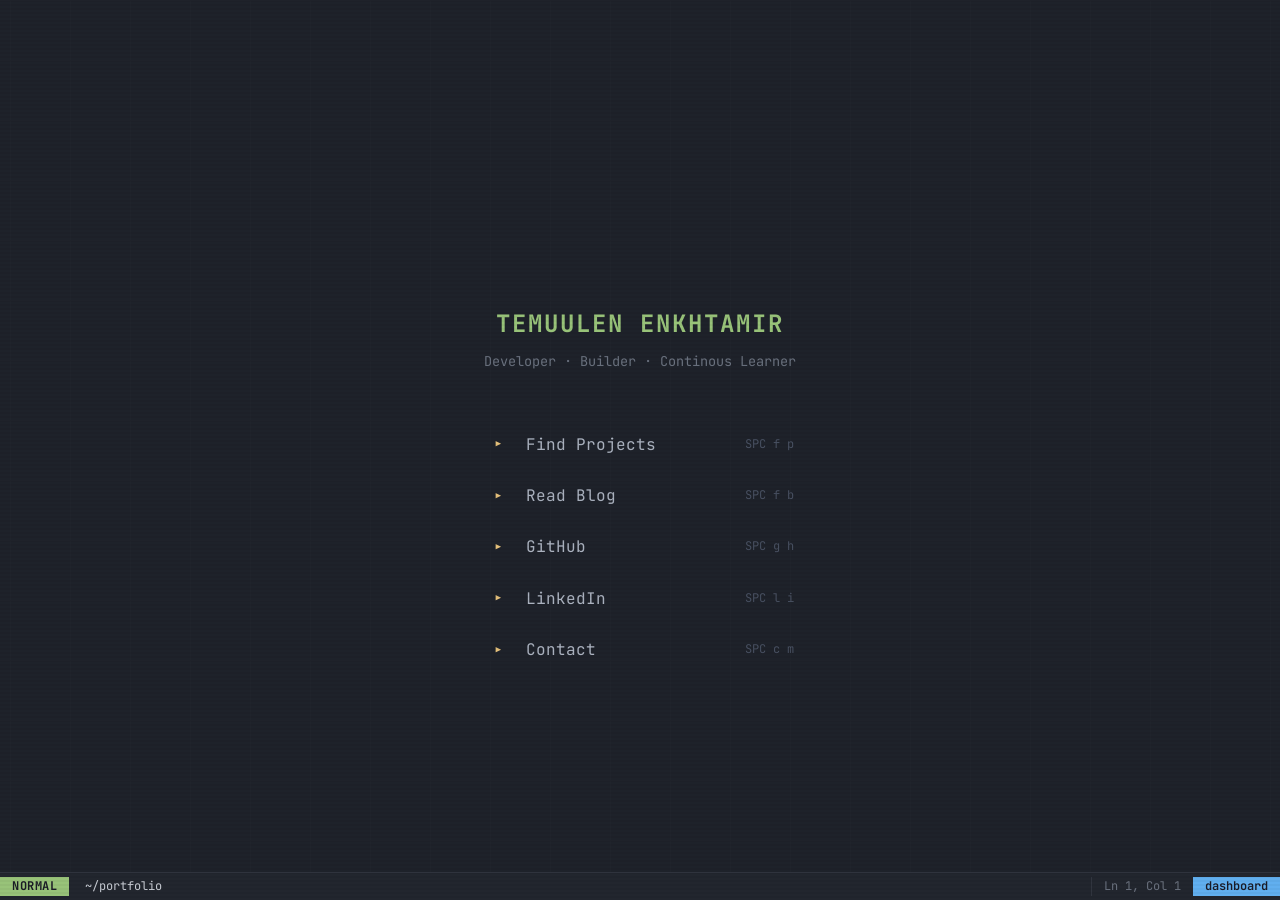
==== index.html @ fddb3a54 "Initial nvim like website design" ====
<!DOCTYPE html>
<html lang="en">

<head>
  <meta charset="UTF-8">
  <meta name="viewport" content="width=device-width, initial-scale=1.0">
  <title>Temuulen Enkhtamir</title>

  <link rel="preconnect" href="https://fonts.googleapis.com">
  <link rel="preconnect" href="https://fonts.gstatic.com" crossorigin>
  <link href="https://fonts.googleapis.com/css2?family=JetBrains+Mono:wght@300;400;500;600;700&display=swap"
    rel="stylesheet">

  <link rel="stylesheet" href="css/style.css">
</head>

<body>

  <!-- Grid background -->
  <div class="nvim-bg"></div>

  <!-- NvDash -->
  <main class="nvdash">

    <!-- ASCII Art Logo -->
    <div class="ascii-art" aria-hidden="true">
      <pre id="ascii-output"></pre>
    </div>

    <!-- Name & tagline -->
    <h1 class="nvdash-name">TEMUULEN ENKHTAMIR</h1>
    <p class="nvdash-tagline">Developer &middot; Builder &middot; Continous Learner</p>

    <!-- Dashboard Menu -->
    <nav class="nvdash-menu">
      <a href="projects.html" class="nvdash-item">
        <span class="nvdash-icon">&#9656;</span>
        <span class="nvdash-label">Find Projects</span>
        <span class="nvdash-key">SPC f p</span>
      </a>
      <a href="blog/index.html" class="nvdash-item">
        <span class="nvdash-icon">&#9656;</span>
        <span class="nvdash-label">Read Blog</span>
        <span class="nvdash-key">SPC f b</span>
      </a>
      <a href="#" class="nvdash-item">
        <span class="nvdash-icon">&#9656;</span>
        <span class="nvdash-label">GitHub</span>
        <span class="nvdash-key">SPC g h</span>
      </a>
      <a href="#" class="nvdash-item">
        <span class="nvdash-icon">&#9656;</span>
        <span class="nvdash-label">LinkedIn</span>
        <span class="nvdash-key">SPC l i</span>
      </a>
      <a href="#" class="nvdash-item">
        <span class="nvdash-icon">&#9656;</span>
        <span class="nvdash-label">Contact</span>
        <span class="nvdash-key">SPC c m</span>
      </a>
    </nav>

  </main>

  <!-- Statusline -->
  <div class="statusline">
    <div class="st-mode">NORMAL</div>
    <div class="statusline-section st-file">~/portfolio</div>
    <div class="st-right">
      <div class="st-pos">Ln 1, Col 1</div>
      <div class="st-filetype">dashboard</div>
    </div>
  </div>

</body>

</html>
---- css/style.css ----
/* ===================================
   NvChad-inspired Terminal Portfolio
   =================================== */

:root {
  /* Base46 OneDark palette */
  --bg-dark: #1a1b26;
  --bg: #1e222a;
  --bg-lighter: #252931;
  --bg-light: #2c313a;
  --bg-highlight: #363b45;
  --fg: #abb2bf;
  --fg-dim: #6b727f;
  --fg-dark: #495162;
  --white: #c8ccd4;
  --green: #98c379;
  --blue: #61afef;
  --purple: #c678dd;
  --yellow: #e5c07b;
  --red: #e06c75;
  --cyan: #56b6c2;
  --orange: #d19a66;
  --border: #31353f;
  --statusline: #22262e;
  --cursor: #528bff;
}

* {
  margin: 0;
  padding: 0;
  box-sizing: border-box;
}

html {
  scroll-behavior: smooth;
}

body {
  background-color: var(--bg);
  color: var(--fg);
  font-family: 'JetBrains Mono', 'Fira Code', 'Cascadia Code', monospace;
  font-size: 16px;
  line-height: 1.6;
  min-height: 100vh;
  overflow-x: hidden;
}

/* CRT scanline overlay */
body::before {
  content: '';
  position: fixed;
  top: 0;
  left: 0;
  width: 100%;
  height: 100%;
  background: repeating-linear-gradient(0deg,
      transparent,
      transparent 2px,
      rgba(0, 0, 0, 0.03) 2px,
      rgba(0, 0, 0, 0.03) 4px);
  pointer-events: none;
  z-index: 9999;
}

/* Selection */
::selection {
  background-color: var(--cursor);
  color: var(--white);
}

/* Custom scrollbar */
::-webkit-scrollbar {
  width: 6px;
}

::-webkit-scrollbar-track {
  background: var(--bg-dark);
}

::-webkit-scrollbar-thumb {
  background: var(--bg-highlight);
  border-radius: 0;
}

::-webkit-scrollbar-thumb:hover {
  background: var(--fg-dark);
}

/* ===================================
   Cursor blink animation
   =================================== */
@keyframes blink {

  0%,
  100% {
    opacity: 1;
  }

  50% {
    opacity: 0;
  }
}

.cursor-blink {
  animation: blink 1s step-end infinite;
}

/* ===================================
   Character-by-character type effect
   =================================== */
@keyframes typeIn {
  from {
    width: 0;
  }

  to {
    width: 100%;
  }
}

.type-line {
  overflow: hidden;
  white-space: nowrap;
  border-right: 2px solid var(--cursor);
  animation: typeIn 0.6s steps(30) forwards;
}

/* ===================================
   NvDash Landing Page
   =================================== */

/* Grid background */
.nvim-bg {
  background-image:
    linear-gradient(var(--border) 1px, transparent 1px),
    linear-gradient(90deg, var(--border) 1px, transparent 1px);
  background-size: 60px 60px;
  background-position: center center;
  opacity: 0.15;
  position: fixed;
  top: 0;
  left: 0;
  width: 100%;
  height: 100%;
  pointer-events: none;
  z-index: 0;
}

/* Dashboard container */
.nvdash {
  position: relative;
  z-index: 1;
  min-height: 100vh;
  display: flex;
  flex-direction: column;
  align-items: center;
  justify-content: center;
  padding: 2rem;
}

/* ASCII art header */
.ascii-art {
  color: var(--blue);
  font-size: 10px;
  line-height: 1.15;
  letter-spacing: 0.5px;
  text-align: center;
  white-space: pre;
  margin-bottom: 2rem;
  text-shadow: 0 0 20px rgba(97, 175, 239, 0.3);
  opacity: 0;
  animation: fadeGlow 1s ease-out 0.2s forwards;
}

@keyframes fadeGlow {
  0% {
    opacity: 0;
    text-shadow: 0 0 0 rgba(97, 175, 239, 0);
    transform: translateY(-10px);
  }

  100% {
    opacity: 1;
    text-shadow: 0 0 30px rgba(97, 175, 239, 0.25), 0 0 60px rgba(97, 175, 239, 0.1);
    transform: translateY(0);
  }
}

/* Dashboard title */
.nvdash-name {
  color: var(--green);
  font-size: 1.5rem;
  font-weight: 700;
  letter-spacing: 2px;
  margin-bottom: 0.5rem;
  opacity: 0;
  animation: fadeIn 0.5s ease-out 0.8s forwards;
}

.nvdash-tagline {
  color: var(--fg-dim);
  font-size: 0.85rem;
  margin-bottom: 3rem;
  opacity: 0;
  animation: fadeIn 0.5s ease-out 1s forwards;
}

@keyframes fadeIn {
  from {
    opacity: 0;
    transform: translateY(8px);
  }

  to {
    opacity: 1;
    transform: translateY(0);
  }
}

/* Dashboard menu items */
.nvdash-menu {
  display: flex;
  flex-direction: column;
  gap: 0.25rem;
  width: 100%;
  max-width: 340px;
}

.nvdash-item {
  display: flex;
  align-items: center;
  gap: 1rem;
  padding: 0.6rem 1rem;
  color: var(--fg);
  text-decoration: none;
  border-radius: 4px;
  transition: all 0.15s ease;
  opacity: 0;
  animation: slideIn 0.4s ease-out forwards;
}

.nvdash-item:nth-child(1) {
  animation-delay: 1.2s;
}

.nvdash-item:nth-child(2) {
  animation-delay: 1.35s;
}

.nvdash-item:nth-child(3) {
  animation-delay: 1.5s;
}

.nvdash-item:nth-child(4) {
  animation-delay: 1.65s;
}

.nvdash-item:nth-child(5) {
  animation-delay: 1.8s;
}

@keyframes slideIn {
  from {
    opacity: 0;
    transform: translateX(-12px);
  }

  to {
    opacity: 1;
    transform: translateX(0);
  }
}

.nvdash-item:hover {
  background-color: var(--bg-lighter);
}

.nvdash-item:hover .nvdash-icon {
  color: var(--green);
}

.nvdash-icon {
  color: var(--yellow);
  font-size: 1.1rem;
  width: 24px;
  text-align: center;
  transition: color 0.15s ease;
}

.nvdash-label {
  flex: 1;
  color: var(--fg);
}

.nvdash-key {
  color: var(--fg-dark);
  font-size: 0.75rem;
}

/* Statusline */
.statusline {
  position: fixed;
  bottom: 0;
  left: 0;
  right: 0;
  height: 28px;
  background-color: var(--statusline);
  display: flex;
  align-items: center;
  font-size: 0.75rem;
  z-index: 50;
  border-top: 1px solid var(--border);
}

.statusline-section {
  padding: 0 0.75rem;
  display: flex;
  align-items: center;
  height: 100%;
}

.st-mode {
  background-color: var(--green);
  color: var(--bg-dark);
  font-weight: 700;
  padding: 0 0.75rem;
  letter-spacing: 0.5px;
}

.st-file {
  color: var(--white);
  padding-left: 1rem;
}

.st-right {
  margin-left: auto;
  display: flex;
  align-items: center;
  gap: 0;
}

.st-pos {
  color: var(--fg-dim);
  padding: 0 0.75rem;
  border-left: 1px solid var(--border);
}

.st-filetype {
  background-color: var(--blue);
  color: var(--bg-dark);
  font-weight: 600;
  padding: 0 0.75rem;
  height: 100%;
  display: flex;
  align-items: center;
}

/* ===================================
   Telescope Blog Picker
   =================================== */
.telescope-wrap {
  position: relative;
  z-index: 1;
  min-height: 100vh;
  display: flex;
  align-items: center;
  justify-content: center;
  padding: 2rem;
}

.telescope {
  width: 100%;
  max-width: 900px;
  border: 1px solid var(--border);
  border-radius: 8px;
  background-color: var(--bg-dark);
  overflow: hidden;
  box-shadow:
    0 0 0 1px var(--bg-highlight),
    0 20px 60px rgba(0, 0, 0, 0.5),
    0 0 40px rgba(97, 175, 239, 0.03);
}

.telescope-title-bar {
  display: flex;
  align-items: center;
  justify-content: center;
  padding: 0.5rem;
  border-bottom: 1px solid var(--border);
  position: relative;
}

.telescope-title {
  color: var(--purple);
  font-size: 0.8rem;
  font-weight: 600;
}

/* Prompt */
.telescope-prompt {
  display: flex;
  align-items: center;
  padding: 0.5rem 0.75rem;
  border-bottom: 1px solid var(--border);
  background-color: var(--bg);
}

.telescope-prompt-icon {
  color: var(--green);
  margin-right: 0.5rem;
  font-size: 0.85rem;
}

.telescope-input {
  background: transparent;
  border: none;
  outline: none;
  color: var(--white);
  font-family: inherit;
  font-size: 0.85rem;
  width: 100%;
  caret-color: var(--cursor);
}

.telescope-input::placeholder {
  color: var(--fg-dark);
}

/* Results + Preview split */
.telescope-body {
  display: flex;
  min-height: 350px;
}

.telescope-results {
  flex: 1;
  border-right: 1px solid var(--border);
  overflow-y: auto;
  max-height: 450px;
}

.telescope-preview {
  flex: 1;
  padding: 1.25rem;
  overflow-y: auto;
  max-height: 450px;
  display: none;
}

@media (min-width: 640px) {
  .telescope-preview {
    display: block;
  }
}

.telescope-result-item {
  display: flex;
  align-items: center;
  padding: 0.5rem 0.75rem;
  cursor: pointer;
  transition: background-color 0.1s ease;
  text-decoration: none;
  color: inherit;
  gap: 0.75rem;
}

.telescope-result-item:hover,
.telescope-result-item.active {
  background-color: var(--bg-lighter);
}

.telescope-result-item.active {
  border-left: 2px solid var(--blue);
}

.telescope-result-icon {
  color: var(--yellow);
  font-size: 0.8rem;
  flex-shrink: 0;
}

.telescope-result-title {
  color: var(--white);
  font-size: 0.8rem;
  flex: 1;
  white-space: nowrap;
  overflow: hidden;
  text-overflow: ellipsis;
}

.telescope-result-date {
  color: var(--fg-dark);
  font-size: 0.7rem;
  flex-shrink: 0;
}

/* Preview pane */
.telescope-preview-title {
  color: var(--blue);
  font-size: 1rem;
  font-weight: 600;
  margin-bottom: 0.75rem;
}

.telescope-preview-meta {
  color: var(--fg-dark);
  font-size: 0.75rem;
  margin-bottom: 1rem;
  padding-bottom: 0.75rem;
  border-bottom: 1px solid var(--border);
}

.telescope-preview-desc {
  color: var(--fg);
  font-size: 0.8rem;
  line-height: 1.7;
}

.telescope-footer {
  display: flex;
  align-items: center;
  justify-content: space-between;
  padding: 0.4rem 0.75rem;
  border-top: 1px solid var(--border);
  font-size: 0.7rem;
  color: var(--fg-dark);
}

.telescope-footer-key {
  color: var(--cyan);
}

/* ===================================
   Inner pages — nav + layout
   =================================== */
.page-nav {
  position: fixed;
  top: 0;
  left: 0;
  right: 0;
  height: 32px;
  background-color: var(--statusline);
  display: flex;
  align-items: center;
  z-index: 50;
  border-bottom: 1px solid var(--border);
  font-size: 0.8rem;
}

.page-nav-tabs {
  display: flex;
  height: 100%;
}

.page-nav-tab {
  display: flex;
  align-items: center;
  padding: 0 1rem;
  color: var(--fg-dim);
  text-decoration: none;
  border-right: 1px solid var(--border);
  transition: all 0.15s ease;
  white-space: nowrap;
}

.page-nav-tab:hover {
  background-color: var(--bg-lighter);
  color: var(--fg);
}

.page-nav-tab.active {
  background-color: var(--bg);
  color: var(--white);
}

.page-nav-tab-icon {
  margin-right: 0.4rem;
  font-size: 0.75rem;
}

.page-nav-right {
  margin-left: auto;
  display: flex;
  align-items: center;
  padding-right: 0.75rem;
  color: var(--fg-dark);
  gap: 1rem;
  font-size: 0.75rem;
}

/* Page content area */
.page-content {
  padding-top: 48px;
  padding-bottom: 44px;
  min-height: 100vh;
  position: relative;
  z-index: 1;
}

/* Line numbers gutter effect */
.line-gutter {
  position: absolute;
  left: 0;
  top: 48px;
  bottom: 44px;
  width: 48px;
  background-color: var(--bg-dark);
  border-right: 1px solid var(--border);
  z-index: 0;
  display: none;
}

@media (min-width: 768px) {
  .line-gutter {
    display: block;
  }

  .page-content {
    padding-left: 64px;
  }
}

/* ===================================
   Projects page — terminal style
   =================================== */
.section-header {
  color: var(--purple);
  font-weight: 700;
  font-size: 1rem;
  margin-bottom: 1.5rem;
  display: flex;
  align-items: center;
  gap: 0.5rem;
}

.section-header::before {
  content: '--';
  color: var(--fg-dark);
}

.section-header::after {
  content: '';
  flex: 1;
  height: 1px;
  background-color: var(--border);
  margin-left: 0.5rem;
}

/* Experience timeline — tree style like nvim-tree */
.exp-tree {
  padding-left: 0;
}

.exp-tree-item {
  display: flex;
  gap: 0.75rem;
  padding: 0.75rem 0;
  border-bottom: 1px solid var(--border);
  transition: background-color 0.15s ease;
}

.exp-tree-item:hover {
  background-color: var(--bg-lighter);
  margin-left: -0.5rem;
  margin-right: -0.5rem;
  padding-left: 0.5rem;
  padding-right: 0.5rem;
  border-radius: 4px;
}

.exp-tree-branch {
  color: var(--fg-dark);
  flex-shrink: 0;
  padding-top: 2px;
  user-select: none;
}

.exp-tree-content {
  flex: 1;
  min-width: 0;
}

.exp-tree-title {
  color: var(--green);
  font-weight: 600;
  font-size: 0.9rem;
  margin-bottom: 0.15rem;
}

.exp-tree-company {
  color: var(--blue);
  font-size: 0.8rem;
  margin-bottom: 0.15rem;
}

.exp-tree-period {
  color: var(--fg-dark);
  font-size: 0.75rem;
  margin-bottom: 0.4rem;
}

.exp-tree-desc {
  color: var(--fg);
  font-size: 0.8rem;
  line-height: 1.6;
}

/* Project cards — floating window style */
.project-list {
  display: flex;
  flex-wrap: wrap;
  gap: 1rem;
}

@media (min-width: 640px) {
  .project-grid {
    grid-template-columns: repeat(2, 1fr);
  }
}

.project-card {
  border: 1px solid var(--border);
  border-radius: 6px;
  background-color: var(--bg-dark);
  overflow: hidden;
  transition: all 0.2s ease;
  text-decoration: none;
  color: inherit;
  display: block;
}

.project-card:hover {
  border-color: var(--blue);
  box-shadow: 0 0 20px rgba(97, 175, 239, 0.08);
  transform: translateY(-2px);
}

.project-card-header {
  display: flex;
  align-items: center;
  padding: 0.4rem 0.75rem;
  background-color: var(--bg-highlight);
  border-bottom: 1px solid var(--border);
  font-size: 0.75rem;
  gap: 0.5rem;
}

.project-card-dot {
  width: 8px;
  height: 8px;
  border-radius: 50%;
}

.project-card-filename {
  color: var(--white);
  flex: 1;
}

.project-card-links {
  display: flex;
  gap: 0.5rem;
}

.project-card-link {
  color: var(--fg-dark);
  text-decoration: none;
  transition: color 0.15s ease;
  font-size: 0.7rem;
}

.project-card-link:hover {
  color: var(--blue);
}

.project-card-body {
  padding: 1rem;
}

.project-card-name {
  color: var(--green);
  font-weight: 600;
  font-size: 0.9rem;
  margin-bottom: 0.5rem;
}

.project-card-desc {
  color: var(--fg);
  font-size: 0.8rem;
  line-height: 1.6;
  margin-bottom: 0.75rem;
}

.project-card-tech {
  display: flex;
  gap: 0.5rem;
  flex-wrap: wrap;
}

.project-card-tech span {
  color: var(--yellow);
  font-size: 0.7rem;
}

/* ===================================
   Blog post page — buffer style
   =================================== */
.post-back {
  display: inline-flex;
  align-items: center;
  gap: 0.4rem;
  color: var(--fg-dark);
  text-decoration: none;
  font-size: 0.8rem;
  margin-bottom: 1.5rem;
  transition: color 0.15s ease;
}

.post-back:hover {
  color: var(--blue);
}

.post-header-title {
  color: var(--green);
  font-size: 1.5rem;
  font-weight: 700;
  margin-bottom: 0.5rem;
}

.post-header-meta {
  color: var(--fg-dark);
  font-size: 0.8rem;
  margin-bottom: 2rem;
  padding-bottom: 1rem;
  border-bottom: 1px solid var(--border);
}

/* ===================================
   Prose styles for rendered Markdown
   =================================== */
.prose-custom {
  color: var(--fg);
  line-height: 1.8;
  font-size: 0.85rem;
}

.prose-custom h1 {
  font-size: 1.5rem;
  font-weight: 700;
  color: var(--purple);
  margin-top: 2.5rem;
  margin-bottom: 1rem;
}

.prose-custom h2 {
  font-size: 1.2rem;
  font-weight: 600;
  color: var(--blue);
  margin-top: 2rem;
  margin-bottom: 0.75rem;
}

.prose-custom h3 {
  font-size: 1rem;
  font-weight: 600;
  color: var(--cyan);
  margin-top: 1.5rem;
  margin-bottom: 0.5rem;
}

.prose-custom p {
  margin-bottom: 1.25rem;
}

.prose-custom a {
  color: var(--blue);
  text-decoration: underline;
  text-underline-offset: 2px;
}

.prose-custom a:hover {
  color: var(--cyan);
}

.prose-custom ul,
.prose-custom ol {
  margin-bottom: 1.25rem;
  padding-left: 1.5rem;
}

.prose-custom ul {
  list-style-type: disc;
}

.prose-custom ol {
  list-style-type: decimal;
}

.prose-custom li {
  margin-bottom: 0.4rem;
  color: var(--fg);
}

.prose-custom li::marker {
  color: var(--yellow);
}

.prose-custom blockquote {
  border-left: 3px solid var(--purple);
  padding-left: 1rem;
  margin: 1.5rem 0;
  color: var(--fg-dim);
  font-style: italic;
}

.prose-custom code {
  font-family: 'JetBrains Mono', monospace;
  background-color: var(--bg-light);
  padding: 0.15rem 0.4rem;
  border-radius: 3px;
  font-size: 0.8rem;
  color: var(--orange);
}

.prose-custom pre {
  background-color: var(--bg-dark);
  border: 1px solid var(--border);
  border-radius: 6px;
  padding: 1rem;
  overflow-x: auto;
  margin: 1.5rem 0;
}

.prose-custom pre code {
  background: none;
  padding: 0;
  font-size: 0.8rem;
  line-height: 1.6;
  color: var(--fg);
}

.prose-custom img {
  max-width: 100%;
  border-radius: 4px;
  border: 1px solid var(--border);
  margin: 1.5rem 0;
}

.prose-custom hr {
  border: none;
  border-top: 1px solid var(--border);
  margin: 2rem 0;
}

.prose-custom strong {
  color: var(--white);
  font-weight: 600;
}

.prose-custom em {
  color: var(--green);
  font-style: italic;
}

/* ===================================
   Mobile adjustments
   =================================== */
@media (max-width: 640px) {
  .ascii-art {
    font-size: 6px;
    letter-spacing: 0;
  }

  .nvdash-name {
    font-size: 1.1rem;
  }

  .telescope {
    border-radius: 4px;
  }

  .telescope-body {
    min-height: 250px;
  }

  .telescope-results {
    border-right: none;
  }

  .statusline {
    font-size: 0.65rem;
  }
}

/* ===================================
   Mobile nav drawer
   =================================== */
.mobile-drawer {
  position: fixed;
  top: 32px;
  left: 0;
  right: 0;
  background-color: var(--bg-dark);
  border-bottom: 1px solid var(--border);
  z-index: 49;
  display: none;
}

.mobile-drawer.open {
  display: block;
}

.mobile-drawer a {
  display: block;
  padding: 0.6rem 1rem;
  color: var(--fg);
  text-decoration: none;
  font-size: 0.8rem;
  border-bottom: 1px solid var(--border);
  transition: background-color 0.15s ease;
}

.mobile-drawer a:hover {
  background-color: var(--bg-lighter);
}

.mobile-drawer a.active {
  color: var(--green);
}
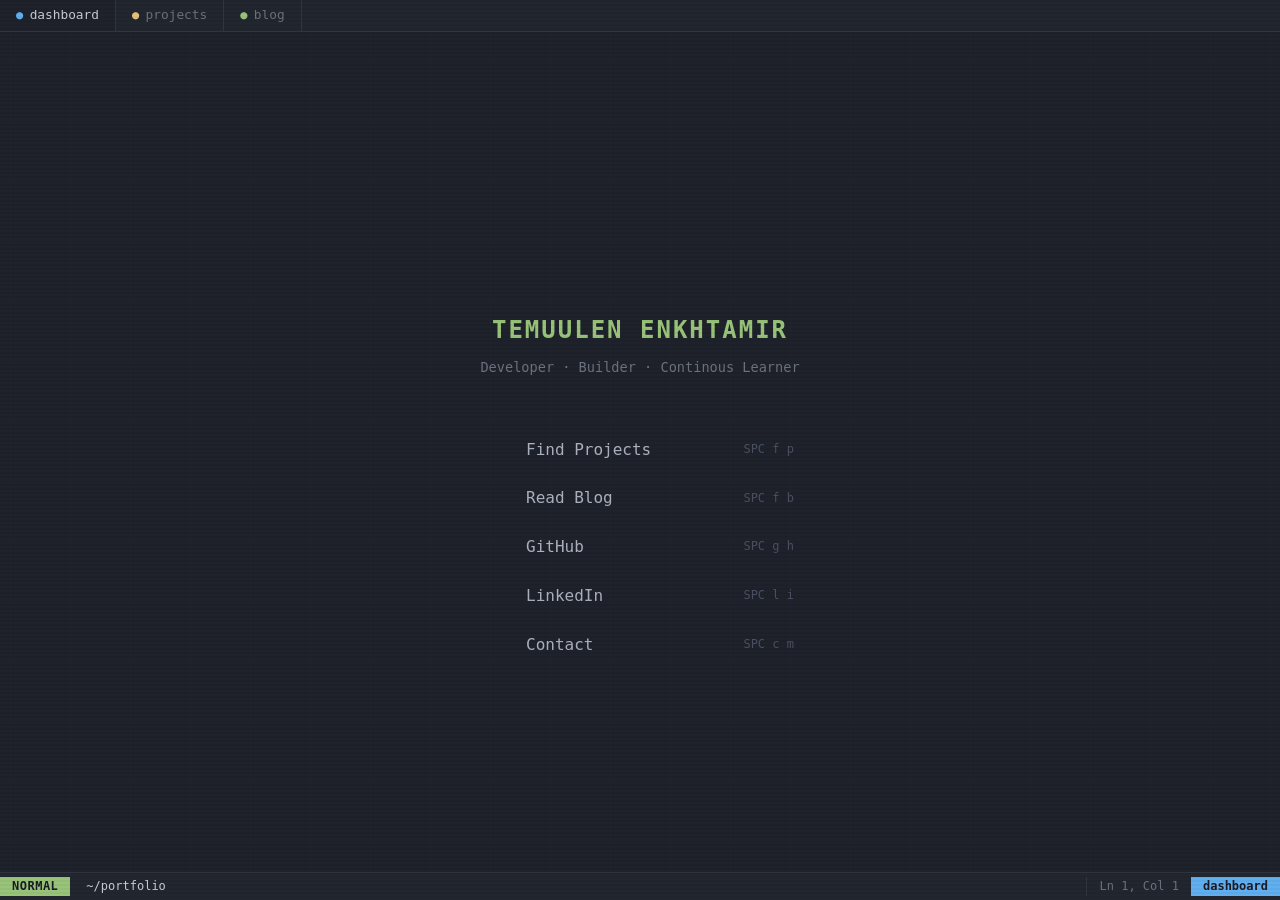
==== commit f389599c: "Keyboard shortcuts work now" ====
--- a/index.html
+++ b/index.html
@@ -19,6 +19,24 @@
   <!-- Grid background -->
   <div class="nvim-bg"></div>
 
+  <!-- Tab bar / Nav -->
+  <nav class="page-nav">
+    <div class="page-nav-tabs">
+      <a href="index.html" class="page-nav-tab active">
+        <span class="page-nav-tab-icon" style="color: var(--blue);">&#9679;</span> dashboard
+      </a>
+      <a href="projects.html" class="page-nav-tab">
+        <span class="page-nav-tab-icon" style="color: var(--yellow);">&#9679;</span> projects
+      </a>
+      <a href="blog/index.html" class="page-nav-tab">
+        <span class="page-nav-tab-icon" style="color: var(--green);">&#9679;</span> blog
+      </a>
+    </div>
+    <div class="page-nav-right">
+      <span id="mobile-toggle" style="cursor: pointer; display: none;">&#9776;</span>
+    </div>
+  </nav>
+
   <!-- NvDash -->
   <main class="nvdash">
 
@@ -34,27 +52,27 @@
     <!-- Dashboard Menu -->
     <nav class="nvdash-menu">
       <a href="projects.html" class="nvdash-item">
-        <span class="nvdash-icon">&#9656;</span>
+        <span class="nvdash-icon"><i class="nf nf-fa-code"></i></span>
         <span class="nvdash-label">Find Projects</span>
         <span class="nvdash-key">SPC f p</span>
       </a>
       <a href="blog/index.html" class="nvdash-item">
-        <span class="nvdash-icon">&#9656;</span>
+        <span class="nvdash-icon"><i class="nf nf-fa-book"></i></span>
         <span class="nvdash-label">Read Blog</span>
         <span class="nvdash-key">SPC f b</span>
       </a>
-      <a href="#" class="nvdash-item">
-        <span class="nvdash-icon">&#9656;</span>
+      <a href="https://github.com/Ar-temis" class="nvdash-item">
+        <span class="nvdash-icon"><i class="nf nf-fa-github"></i></span>
         <span class="nvdash-label">GitHub</span>
         <span class="nvdash-key">SPC g h</span>
       </a>
-      <a href="#" class="nvdash-item">
-        <span class="nvdash-icon">&#9656;</span>
+      <a href="https://www.linkedin.com/in/e-temuulen/" class="nvdash-item">
+        <span class="nvdash-icon"><i class="nf nf-fa-linkedin"></i></span>
         <span class="nvdash-label">LinkedIn</span>
         <span class="nvdash-key">SPC l i</span>
       </a>
-      <a href="#" class="nvdash-item">
-        <span class="nvdash-icon">&#9656;</span>
+      <a href="mailto:temuulen.enkhtamir@dukekunshan.edu.cn" class="nvdash-item">
+        <span class="nvdash-icon"><i class="nf nf-fa-envelope"></i></span>
         <span class="nvdash-label">Contact</span>
         <span class="nvdash-key">SPC c m</span>
       </a>
@@ -72,6 +90,66 @@
     </div>
   </div>
 
+  <script>
+    // Vim-style hotkeys: SPC + two-key sequence
+    let waitingForSeq = false;
+    let seqBuffer = '';
+    let seqTimeout = null;
+
+    const keymap = {
+      'fp': 'projects.html',
+      'fb': 'blog/index.html',
+      'gh': 'https://github.com/Ar-temis',
+      'li': 'https://www.linkedin.com/in/e-temuulen/',
+      'cm': 'mailto:temuulen.enkhtamir@dukekunshan.edu.cn',
+    };
+
+    // Update statusline mode indicator
+    const modeEl = document.querySelector('.st-mode');
+
+    document.addEventListener('keydown', (e) => {
+      // Ignore if user is typing in an input
+      if (e.target.tagName === 'INPUT' || e.target.tagName === 'TEXTAREA') return;
+
+      if (!waitingForSeq && e.key === ' ') {
+        e.preventDefault();
+        waitingForSeq = true;
+        seqBuffer = '';
+        if (modeEl) {modeEl.textContent = 'PENDING'; modeEl.style.backgroundColor = 'var(--yellow)';}
+        seqTimeout = setTimeout(() => {
+          waitingForSeq = false;
+          seqBuffer = '';
+          if (modeEl) {modeEl.textContent = 'NORMAL'; modeEl.style.backgroundColor = 'var(--green)';}
+        }, 1500);
+        return;
+      }
+
+      if (waitingForSeq) {
+        e.preventDefault();
+        seqBuffer += e.key.toLowerCase();
+
+        if (seqBuffer.length >= 2) {
+          clearTimeout(seqTimeout);
+          waitingForSeq = false;
+          const target = keymap[seqBuffer];
+          if (target) {
+            if (modeEl) {modeEl.textContent = 'LOADING'; modeEl.style.backgroundColor = 'var(--blue)';}
+            if (target.startsWith('http')) {
+              window.open(target, '_blank');
+              if (modeEl) {modeEl.textContent = 'NORMAL'; modeEl.style.backgroundColor = 'var(--green)';}
+            } else if (target !== '#') {
+              window.location.href = target;
+            } else {
+              if (modeEl) {modeEl.textContent = 'NORMAL'; modeEl.style.backgroundColor = 'var(--green)';}
+            }
+          } else {
+            if (modeEl) {modeEl.textContent = 'NORMAL'; modeEl.style.backgroundColor = 'var(--green)';}
+          }
+          seqBuffer = '';
+        }
+      }
+    });
+  </script>
 </body>
 
 </html>
--- a/css/style.css
+++ b/css/style.css
@@ -1,7 +1,8 @@
+@import "https://www.nerdfonts.com/assets/css/webfont.css";
+
 /* ===================================
    NvChad-inspired Terminal Portfolio
    =================================== */
-
 :root {
   /* Base46 OneDark palette */
   --bg-dark: #1a1b26;
@@ -38,7 +39,7 @@
 body {
   background-color: var(--bg);
   color: var(--fg);
-  font-family: 'JetBrains Mono', 'Fira Code', 'Cascadia Code', monospace;
+  font-family: 'JetBrainsMono Nerd', 'Fira Code', 'Cascadia Code', monospace;
   font-size: 16px;
   line-height: 1.6;
   min-height: 100vh;
@@ -86,44 +87,6 @@
   background: var(--fg-dark);
 }
 
-/* ===================================
-   Cursor blink animation
-   =================================== */
-@keyframes blink {
-
-  0%,
-  100% {
-    opacity: 1;
-  }
-
-  50% {
-    opacity: 0;
-  }
-}
-
-.cursor-blink {
-  animation: blink 1s step-end infinite;
-}
-
-/* ===================================
-   Character-by-character type effect
-   =================================== */
-@keyframes typeIn {
-  from {
-    width: 0;
-  }
-
-  to {
-    width: 100%;
-  }
-}
-
-.type-line {
-  overflow: hidden;
-  white-space: nowrap;
-  border-right: 2px solid var(--cursor);
-  animation: typeIn 0.6s steps(30) forwards;
-}
 
 /* ===================================
    NvDash Landing Page
@@ -167,23 +130,7 @@
   text-align: center;
   white-space: pre;
   margin-bottom: 2rem;
-  text-shadow: 0 0 20px rgba(97, 175, 239, 0.3);
-  opacity: 0;
-  animation: fadeGlow 1s ease-out 0.2s forwards;
-}
-
-@keyframes fadeGlow {
-  0% {
-    opacity: 0;
-    text-shadow: 0 0 0 rgba(97, 175, 239, 0);
-    transform: translateY(-10px);
-  }
-
-  100% {
-    opacity: 1;
-    text-shadow: 0 0 30px rgba(97, 175, 239, 0.25), 0 0 60px rgba(97, 175, 239, 0.1);
-    transform: translateY(0);
-  }
+  text-shadow: 0 0 30px rgba(97, 175, 239, 0.25), 0 0 60px rgba(97, 175, 239, 0.1);
 }
 
 /* Dashboard title */
@@ -193,28 +140,12 @@
   font-weight: 700;
   letter-spacing: 2px;
   margin-bottom: 0.5rem;
-  opacity: 0;
-  animation: fadeIn 0.5s ease-out 0.8s forwards;
 }
 
 .nvdash-tagline {
   color: var(--fg-dim);
   font-size: 0.85rem;
   margin-bottom: 3rem;
-  opacity: 0;
-  animation: fadeIn 0.5s ease-out 1s forwards;
-}
-
-@keyframes fadeIn {
-  from {
-    opacity: 0;
-    transform: translateY(8px);
-  }
-
-  to {
-    opacity: 1;
-    transform: translateY(0);
-  }
 }
 
 /* Dashboard menu items */
@@ -235,40 +166,6 @@
   text-decoration: none;
   border-radius: 4px;
   transition: all 0.15s ease;
-  opacity: 0;
-  animation: slideIn 0.4s ease-out forwards;
-}
-
-.nvdash-item:nth-child(1) {
-  animation-delay: 1.2s;
-}
-
-.nvdash-item:nth-child(2) {
-  animation-delay: 1.35s;
-}
-
-.nvdash-item:nth-child(3) {
-  animation-delay: 1.5s;
-}
-
-.nvdash-item:nth-child(4) {
-  animation-delay: 1.65s;
-}
-
-.nvdash-item:nth-child(5) {
-  animation-delay: 1.8s;
-}
-
-@keyframes slideIn {
-  from {
-    opacity: 0;
-    transform: translateX(-12px);
-  }
-
-  to {
-    opacity: 1;
-    transform: translateX(0);
-  }
 }
 
 .nvdash-item:hover {
@@ -913,7 +810,7 @@
 }
 
 .prose-custom code {
-  font-family: 'JetBrains Mono', monospace;
+  font-family: 'JetBrainsMono Nerd Font', monospace;
   background-color: var(--bg-light);
   padding: 0.15rem 0.4rem;
   border-radius: 3px;
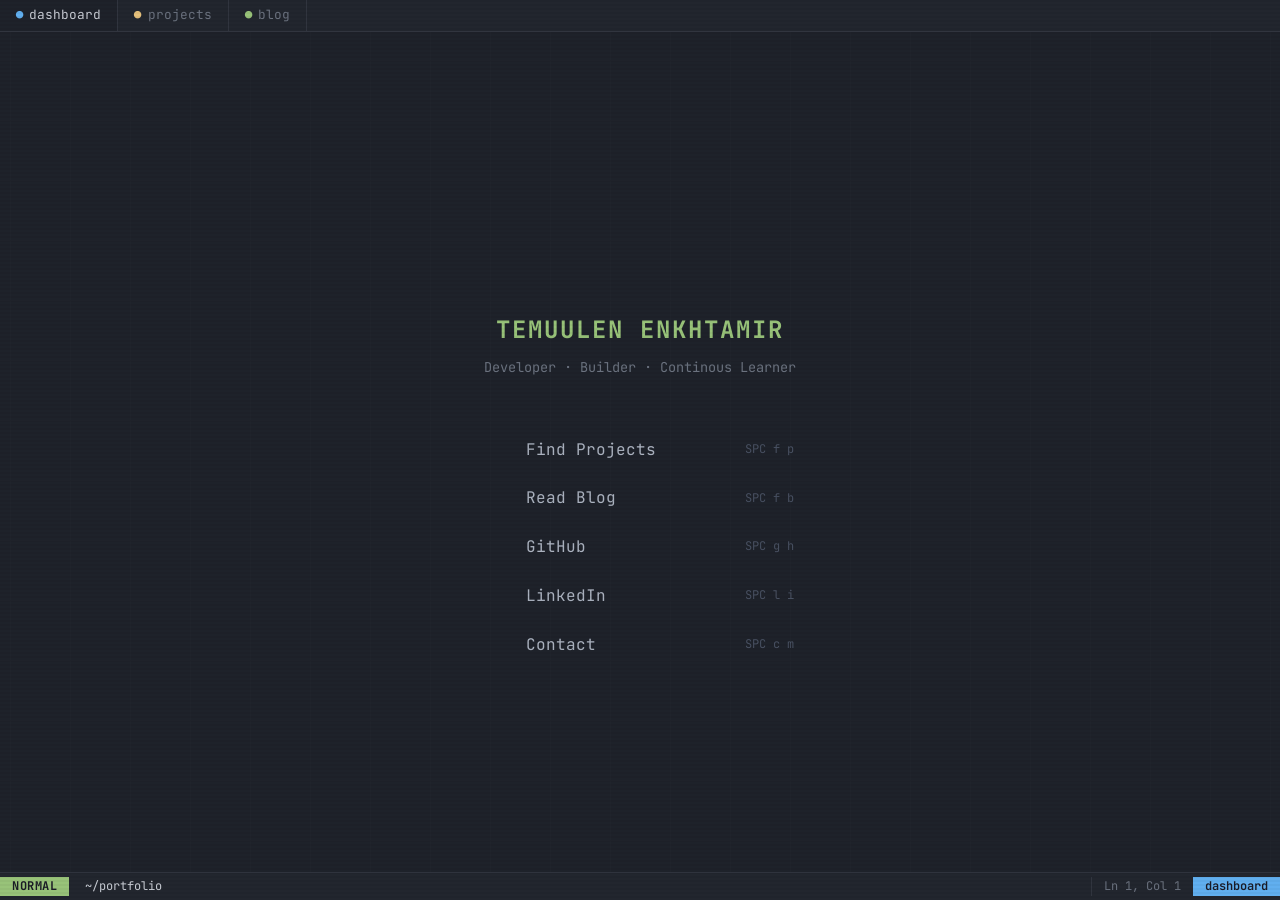
==== commit 13dc04e1: "Styling changes" ====
--- a/index.html
+++ b/index.html
@@ -6,8 +6,6 @@
   <meta name="viewport" content="width=device-width, initial-scale=1.0">
   <title>Temuulen Enkhtamir</title>
 
-  <link rel="preconnect" href="https://fonts.googleapis.com">
-  <link rel="preconnect" href="https://fonts.gstatic.com" crossorigin>
   <link href="https://fonts.googleapis.com/css2?family=JetBrains+Mono:wght@300;400;500;600;700&display=swap"
     rel="stylesheet">
 
--- a/css/style.css
+++ b/css/style.css
@@ -39,7 +39,7 @@
 body {
   background-color: var(--bg);
   color: var(--fg);
-  font-family: 'JetBrainsMono Nerd', 'Fira Code', 'Cascadia Code', monospace;
+  font-family: 'JetBrains Mono', 'Fira Code', 'Cascadia Code', monospace;
   font-size: 16px;
   line-height: 1.6;
   min-height: 100vh;
@@ -525,6 +525,7 @@
   font-weight: 700;
   font-size: 1rem;
   margin-bottom: 1.5rem;
+  padding-top: 1rem;
   display: flex;
   align-items: center;
   gap: 0.5rem;
@@ -552,7 +553,6 @@
   display: flex;
   gap: 0.75rem;
   padding: 0.75rem 0;
-  border-bottom: 1px solid var(--border);
   transition: background-color 0.15s ease;
 }
 
@@ -591,9 +591,9 @@
 }
 
 .exp-tree-period {
-  color: var(--fg-dark);
+  color: var(--fg);
   font-size: 0.75rem;
-  margin-bottom: 0.4rem;
+  margin-bottom: 0.15rem;
 }
 
 .exp-tree-desc {
@@ -651,6 +651,7 @@
 .project-card-filename {
   color: var(--white);
   flex: 1;
+  font-size: 1rem;
 }
 
 .project-card-links {
@@ -659,14 +660,14 @@
 }
 
 .project-card-link {
-  color: var(--fg-dark);
+  color: var(--yellow);
   text-decoration: none;
   transition: color 0.15s ease;
-  font-size: 0.7rem;
+  font-size: 0.8rem;
 }
 
 .project-card-link:hover {
-  color: var(--blue);
+  color: var(--orange);
 }
 
 .project-card-body {
@@ -810,7 +811,7 @@
 }
 
 .prose-custom code {
-  font-family: 'JetBrainsMono Nerd Font', monospace;
+  font-family: 'JetBrains Mono', monospace;
   background-color: var(--bg-light);
   padding: 0.15rem 0.4rem;
   border-radius: 3px;
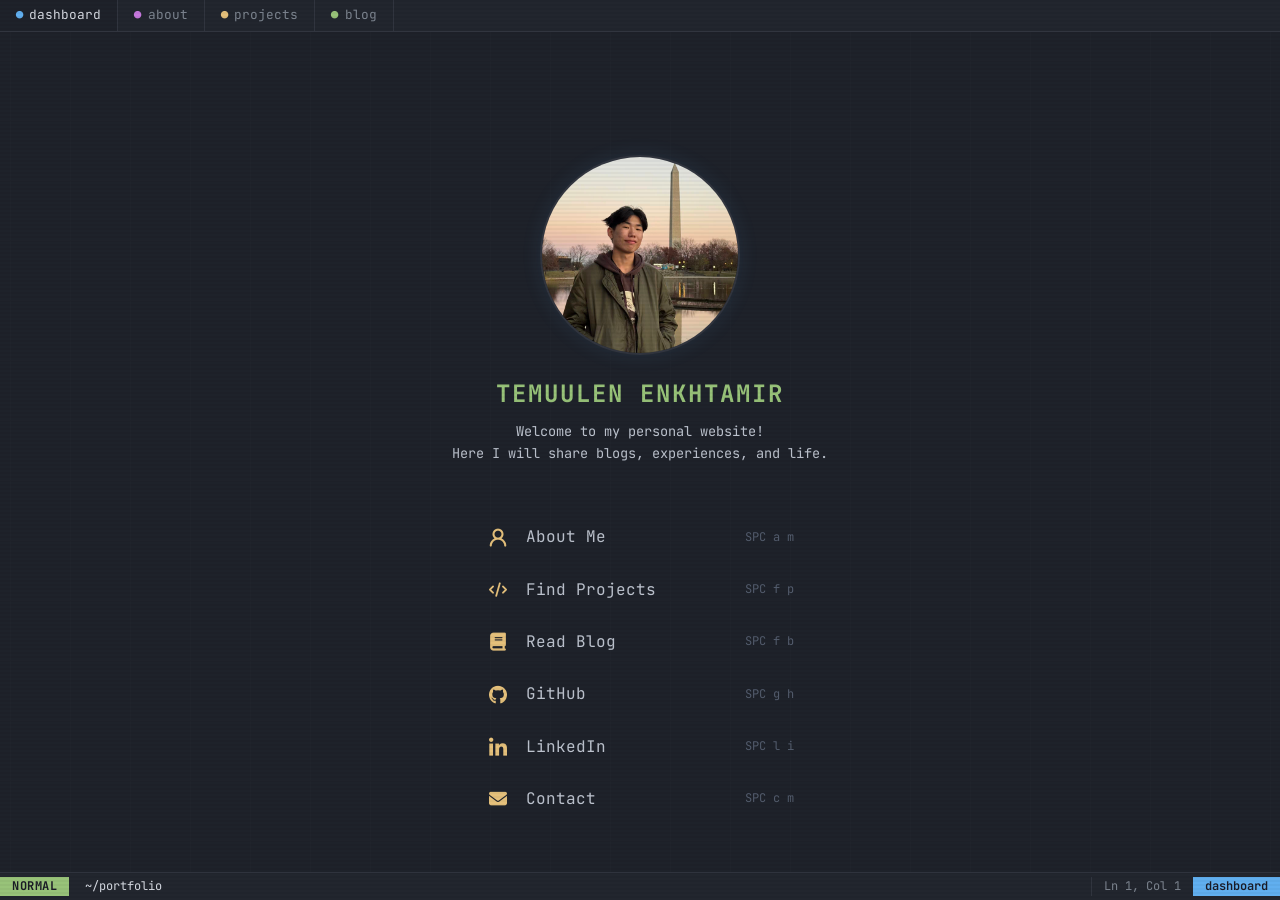
==== commit 71b45204: "removed line numbers, added profile pic, added about me" ====
--- a/index.html
+++ b/index.html
@@ -6,8 +6,13 @@
   <meta name="viewport" content="width=device-width, initial-scale=1.0">
   <title>Temuulen Enkhtamir</title>
 
-  <link href="https://fonts.googleapis.com/css2?family=JetBrains+Mono:wght@300;400;500;600;700&display=swap"
-    rel="stylesheet">
+  <link rel="preconnect" href="https://fonts.googleapis.com">
+  <link rel="preconnect" href="https://fonts.gstatic.com" crossorigin>
+  <link rel="preload" as="style"
+    href="https://fonts.googleapis.com/css2?family=JetBrains+Mono:wght@300;400;500;600;700&display=swap">
+  <link rel="stylesheet"
+    href="https://fonts.googleapis.com/css2?family=JetBrains+Mono:wght@300;400;500;600;700&display=swap" media="print"
+    onload="this.media='all'">
 
   <link rel="stylesheet" href="css/style.css">
 </head>
@@ -22,6 +27,9 @@
     <div class="page-nav-tabs">
       <a href="index.html" class="page-nav-tab active">
         <span class="page-nav-tab-icon" style="color: var(--blue);">&#9679;</span> dashboard
+      </a>
+      <a href="about.html" class="page-nav-tab">
+        <span class="page-nav-tab-icon" style="color: var(--purple);">&#9679;</span> about
       </a>
       <a href="projects.html" class="page-nav-tab">
         <span class="page-nav-tab-icon" style="color: var(--yellow);">&#9679;</span> projects
@@ -43,12 +51,27 @@
       <pre id="ascii-output"></pre>
     </div>
 
+    <!-- Profile picture -->
+    <img src="assets/images/profile.jpg" alt="Temuulen Enkhtamir" class="nvdash-avatar">
+
     <!-- Name & tagline -->
     <h1 class="nvdash-name">TEMUULEN ENKHTAMIR</h1>
-    <p class="nvdash-tagline">Developer &middot; Builder &middot; Continous Learner</p>
+    <div class="nvdash-tagline">
+      <p>
+        Welcome to my personal website!
+      </p>
+      <p>
+        Here I will share blogs, experiences, and life.
+      </p>
+    </div>
 
     <!-- Dashboard Menu -->
     <nav class="nvdash-menu">
+      <a href="about.html" class="nvdash-item">
+        <span class="nvdash-icon"><i class="nf nf-oct-person"></i></span>
+        <span class="nvdash-label">About Me</span>
+        <span class="nvdash-key">SPC a m</span>
+      </a>
       <a href="projects.html" class="nvdash-item">
         <span class="nvdash-icon"><i class="nf nf-fa-code"></i></span>
         <span class="nvdash-label">Find Projects</span>
@@ -95,6 +118,7 @@
     let seqTimeout = null;
 
     const keymap = {
+      'am': 'about.html',
       'fp': 'projects.html',
       'fb': 'blog/index.html',
       'gh': 'https://github.com/Ar-temis',
--- a/css/style.css
+++ b/css/style.css
@@ -1,4 +1,45 @@
-@import "https://www.nerdfonts.com/assets/css/webfont.css";
+/* ===================================
+   Nerd Font icons — self-hosted, only the 5 we use
+   =================================== */
+@font-face {
+  font-family: 'NerdFontsSymbols';
+  src: url('../assets/fonts/nerd-symbols.woff2') format('woff2');
+  font-weight: normal;
+  font-style: normal;
+  font-display: swap;
+}
+
+.nf {
+  font-family: 'NerdFontsSymbols';
+  font-style: normal;
+  font-weight: normal;
+  -webkit-font-smoothing: antialiased;
+  -moz-osx-font-smoothing: grayscale;
+}
+
+.nf-oct-person:before {
+  content: "\f415";
+}
+
+.nf-fa-code:before {
+  content: "\f121";
+}
+
+.nf-fa-book:before {
+  content: "\f02d";
+}
+
+.nf-fa-github:before {
+  content: "\f09b";
+}
+
+.nf-fa-linkedin:before {
+  content: "\f0e1";
+}
+
+.nf-fa-envelope:before {
+  content: "\f0e0";
+}
 
 /* ===================================
    NvChad-inspired Terminal Portfolio
@@ -10,10 +51,10 @@
   --bg-lighter: #252931;
   --bg-light: #2c313a;
   --bg-highlight: #363b45;
-  --fg: #abb2bf;
-  --fg-dim: #6b727f;
-  --fg-dark: #495162;
-  --white: #c8ccd4;
+  --fg: #bcc2cd;
+  --fg-dim: #7d8590;
+  --fg-dark: #545d6e;
+  --white: #d6dae2;
   --green: #98c379;
   --blue: #61afef;
   --purple: #c678dd;
@@ -133,6 +174,17 @@
   text-shadow: 0 0 30px rgba(97, 175, 239, 0.25), 0 0 60px rgba(97, 175, 239, 0.1);
 }
 
+/* Profile avatar */
+.nvdash-avatar {
+  width: 200px;
+  height: 200px;
+  border-radius: 50%;
+  object-fit: cover;
+  border: 2px solid var(--border);
+  margin-bottom: 1.25rem;
+  box-shadow: 0 0 20px rgba(97, 175, 239, 0.1);
+}
+
 /* Dashboard title */
 .nvdash-name {
   color: var(--green);
@@ -143,9 +195,10 @@
 }
 
 .nvdash-tagline {
-  color: var(--fg-dim);
+  color: var(--fg);
   font-size: 0.85rem;
   margin-bottom: 3rem;
+  text-align: center;
 }
 
 /* Dashboard menu items */
@@ -494,28 +547,6 @@
   z-index: 1;
 }
 
-/* Line numbers gutter effect */
-.line-gutter {
-  position: absolute;
-  left: 0;
-  top: 48px;
-  bottom: 44px;
-  width: 48px;
-  background-color: var(--bg-dark);
-  border-right: 1px solid var(--border);
-  z-index: 0;
-  display: none;
-}
-
-@media (min-width: 768px) {
-  .line-gutter {
-    display: block;
-  }
-
-  .page-content {
-    padding-left: 64px;
-  }
-}
 
 /* ===================================
    Projects page — terminal style
@@ -523,7 +554,7 @@
 .section-header {
   color: var(--purple);
   font-weight: 700;
-  font-size: 1rem;
+  font-size: 1.15rem;
   margin-bottom: 1.5rem;
   padding-top: 1rem;
   display: flex;
@@ -580,26 +611,47 @@
 .exp-tree-title {
   color: var(--green);
   font-weight: 600;
+  font-size: 1rem;
+  margin-bottom: 0.15rem;
+}
+
+.exp-tree-company {
+  color: var(--blue);
   font-size: 0.9rem;
   margin-bottom: 0.15rem;
 }
 
-.exp-tree-company {
+.exp-tree-company a {
   color: var(--blue);
+  text-decoration: underline;
+  text-underline-offset: 2px;
+}
+
+.exp-tree-company a:hover {
+  color: var(--cyan);
+  text-decoration: underline;
+}
+
+.exp-tree-period {
+  color: var(--fg-dim);
   font-size: 0.8rem;
   margin-bottom: 0.15rem;
 }
 
-.exp-tree-period {
-  color: var(--fg);
-  font-size: 0.75rem;
-  margin-bottom: 0.15rem;
-}
-
 .exp-tree-desc {
   color: var(--fg);
-  font-size: 0.8rem;
-  line-height: 1.6;
+  font-size: 0.85rem;
+  line-height: 1.7;
+}
+
+.exp-tree-desc a {
+  color: var(--cyan);
+  text-decoration: underline;
+  text-underline-offset: 2px;
+}
+
+.exp-tree-desc a:hover {
+  color: var(--blue);
 }
 
 /* Project cards — floating window style */
@@ -664,6 +716,8 @@
   text-decoration: none;
   transition: color 0.15s ease;
   font-size: 0.8rem;
+  text-decoration: underline;
+  text-underline-offset: 3px;
 }
 
 .project-card-link:hover {
@@ -683,9 +737,19 @@
 
 .project-card-desc {
   color: var(--fg);
-  font-size: 0.8rem;
-  line-height: 1.6;
+  font-size: 0.85rem;
+  line-height: 1.7;
   margin-bottom: 0.75rem;
+}
+
+.project-card-desc a {
+  color: var(--cyan);
+  text-decoration: underline;
+  text-underline-offset: 2px;
+}
+
+.project-card-desc a:hover {
+  color: var(--blue);
 }
 
 .project-card-tech {
@@ -696,7 +760,59 @@
 
 .project-card-tech span {
   color: var(--yellow);
-  font-size: 0.7rem;
+  font-size: 0.75rem;
+}
+
+/* ===================================
+   About page
+   =================================== */
+.about-content {
+  color: var(--fg);
+  font-size: 0.9rem;
+  line-height: 1.8;
+}
+
+.about-content p {
+  margin-bottom: 1rem;
+}
+
+.about-content a {
+  color: var(--cyan);
+  text-decoration: underline;
+  text-underline-offset: 2px;
+}
+
+.about-content a:hover {
+  color: var(--blue);
+}
+
+.about-skills {
+  list-style: none;
+  padding: 0;
+  display: grid;
+  grid-template-columns: repeat(2, 1fr);
+  gap: 0.4rem 2rem;
+}
+
+.about-skills li {
+  color: var(--fg);
+  font-size: 0.85rem;
+}
+
+.about-skills li::before {
+  content: '▸ ';
+  color: var(--green);
+}
+
+.about-links {
+  list-style: none;
+  padding: 0;
+}
+
+.about-links li {
+  color: var(--fg);
+  font-size: 0.85rem;
+  margin-bottom: 0.4rem;
 }
 
 /* ===================================
@@ -738,7 +854,7 @@
 .prose-custom {
   color: var(--fg);
   line-height: 1.8;
-  font-size: 0.85rem;
+  font-size: 0.9rem;
 }
 
 .prose-custom h1 {
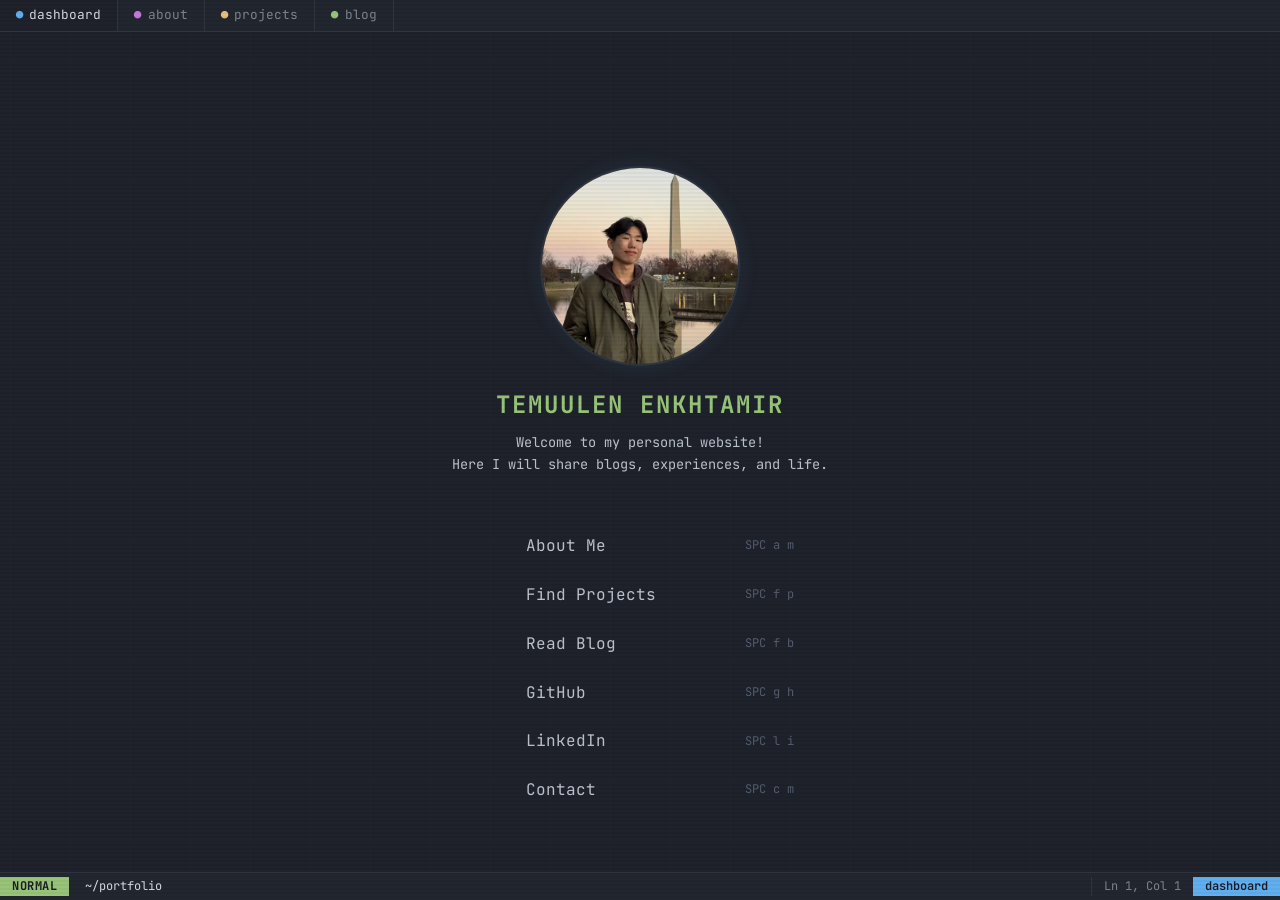
==== commit 71943298: "Reduced avatar size, removed unused fonts and images" ====
--- a/index.html
+++ b/index.html
@@ -1,177 +1,215 @@
-<!DOCTYPE html>
+<!doctype html>
 <html lang="en">
-
-<head>
-  <meta charset="UTF-8">
-  <meta name="viewport" content="width=device-width, initial-scale=1.0">
-  <title>Temuulen Enkhtamir</title>
-
-  <link rel="preconnect" href="https://fonts.googleapis.com">
-  <link rel="preconnect" href="https://fonts.gstatic.com" crossorigin>
-  <link rel="preload" as="style"
-    href="https://fonts.googleapis.com/css2?family=JetBrains+Mono:wght@300;400;500;600;700&display=swap">
-  <link rel="stylesheet"
-    href="https://fonts.googleapis.com/css2?family=JetBrains+Mono:wght@300;400;500;600;700&display=swap" media="print"
-    onload="this.media='all'">
-
-  <link rel="stylesheet" href="css/style.css">
-</head>
-
-<body>
-
-  <!-- Grid background -->
-  <div class="nvim-bg"></div>
-
-  <!-- Tab bar / Nav -->
-  <nav class="page-nav">
-    <div class="page-nav-tabs">
-      <a href="index.html" class="page-nav-tab active">
-        <span class="page-nav-tab-icon" style="color: var(--blue);">&#9679;</span> dashboard
-      </a>
-      <a href="about.html" class="page-nav-tab">
-        <span class="page-nav-tab-icon" style="color: var(--purple);">&#9679;</span> about
-      </a>
-      <a href="projects.html" class="page-nav-tab">
-        <span class="page-nav-tab-icon" style="color: var(--yellow);">&#9679;</span> projects
-      </a>
-      <a href="blog/index.html" class="page-nav-tab">
-        <span class="page-nav-tab-icon" style="color: var(--green);">&#9679;</span> blog
-      </a>
+  <head>
+    <meta charset="UTF-8" />
+    <meta name="viewport" content="width=device-width, initial-scale=1.0" />
+    <title>Temuulen Enkhtamir</title>
+
+    <link rel="preconnect" href="https://fonts.googleapis.com" />
+    <link rel="preconnect" href="https://fonts.gstatic.com" crossorigin />
+    <link
+      rel="preload"
+      as="style"
+      href="https://fonts.googleapis.com/css2?family=JetBrains+Mono:wght@300;400;500;600;700&display=swap"
+    />
+    <link
+      rel="stylesheet"
+      href="https://fonts.googleapis.com/css2?family=JetBrains+Mono:wght@300;400;500;600;700&display=swap"
+      media="print"
+      onload="this.media = 'all'"
+    />
+
+    <link rel="stylesheet" href="css/style.css" />
+  </head>
+
+  <body>
+    <!-- Grid background -->
+    <div class="nvim-bg"></div>
+
+    <!-- Tab bar / Nav -->
+    <nav class="page-nav">
+      <div class="page-nav-tabs">
+        <a href="index.html" class="page-nav-tab active">
+          <span class="page-nav-tab-icon" style="color: var(--blue)"
+            >&#9679;</span
+          >
+          dashboard
+        </a>
+        <a href="about.html" class="page-nav-tab">
+          <span class="page-nav-tab-icon" style="color: var(--purple)"
+            >&#9679;</span
+          >
+          about
+        </a>
+        <a href="projects.html" class="page-nav-tab">
+          <span class="page-nav-tab-icon" style="color: var(--yellow)"
+            >&#9679;</span
+          >
+          projects
+        </a>
+        <a href="blog/index.html" class="page-nav-tab">
+          <span class="page-nav-tab-icon" style="color: var(--green)"
+            >&#9679;</span
+          >
+          blog
+        </a>
+      </div>
+      <div class="page-nav-right">
+        <span id="mobile-toggle" style="cursor: pointer; display: none"
+          >&#9776;</span
+        >
+      </div>
+    </nav>
+
+    <!-- NvDash -->
+    <main class="nvdash">
+      <!-- ASCII Art Logo -->
+      <div class="ascii-art" aria-hidden="true">
+        <pre id="ascii-output"></pre>
+      </div>
+
+      <!-- Profile picture -->
+      <img
+        src="assets/images/profile.webp"
+        alt="Temuulen Enkhtamir's profile picture"
+        class="nvdash-avatar"
+        fetchpriority="high"
+      />
+
+      <!-- Name & tagline -->
+      <h1 class="nvdash-name">TEMUULEN ENKHTAMIR</h1>
+      <div class="nvdash-tagline">
+        <p>Welcome to my personal website!</p>
+        <p>Here I will share blogs, experiences, and life.</p>
+      </div>
+
+      <!-- Dashboard Menu -->
+      <nav class="nvdash-menu">
+        <a href="about.html" class="nvdash-item">
+          <span class="nvdash-icon"><i class="nf nf-oct-person"></i></span>
+          <span class="nvdash-label">About Me</span>
+          <span class="nvdash-key">SPC a m</span>
+        </a>
+        <a href="projects.html" class="nvdash-item">
+          <span class="nvdash-icon"><i class="nf nf-fa-code"></i></span>
+          <span class="nvdash-label">Find Projects</span>
+          <span class="nvdash-key">SPC f p</span>
+        </a>
+        <a href="blog/index.html" class="nvdash-item">
+          <span class="nvdash-icon"><i class="nf nf-fa-book"></i></span>
+          <span class="nvdash-label">Read Blog</span>
+          <span class="nvdash-key">SPC f b</span>
+        </a>
+        <a href="https://github.com/Ar-temis" class="nvdash-item">
+          <span class="nvdash-icon"><i class="nf nf-fa-github"></i></span>
+          <span class="nvdash-label">GitHub</span>
+          <span class="nvdash-key">SPC g h</span>
+        </a>
+        <a href="https://www.linkedin.com/in/e-temuulen/" class="nvdash-item">
+          <span class="nvdash-icon"><i class="nf nf-fa-linkedin"></i></span>
+          <span class="nvdash-label">LinkedIn</span>
+          <span class="nvdash-key">SPC l i</span>
+        </a>
+        <a
+          href="mailto:temuulen.enkhtamir@dukekunshan.edu.cn"
+          class="nvdash-item"
+        >
+          <span class="nvdash-icon"><i class="nf nf-fa-envelope"></i></span>
+          <span class="nvdash-label">Contact</span>
+          <span class="nvdash-key">SPC c m</span>
+        </a>
+      </nav>
+    </main>
+
+    <!-- Statusline -->
+    <div class="statusline">
+      <div class="st-mode">NORMAL</div>
+      <div class="statusline-section st-file">~/portfolio</div>
+      <div class="st-right">
+        <div class="st-pos">Ln 1, Col 1</div>
+        <div class="st-filetype">dashboard</div>
+      </div>
     </div>
-    <div class="page-nav-right">
-      <span id="mobile-toggle" style="cursor: pointer; display: none;">&#9776;</span>
-    </div>
-  </nav>
-
-  <!-- NvDash -->
-  <main class="nvdash">
-
-    <!-- ASCII Art Logo -->
-    <div class="ascii-art" aria-hidden="true">
-      <pre id="ascii-output"></pre>
-    </div>
-
-    <!-- Profile picture -->
-    <img src="assets/images/profile.jpg" alt="Temuulen Enkhtamir" class="nvdash-avatar">
-
-    <!-- Name & tagline -->
-    <h1 class="nvdash-name">TEMUULEN ENKHTAMIR</h1>
-    <div class="nvdash-tagline">
-      <p>
-        Welcome to my personal website!
-      </p>
-      <p>
-        Here I will share blogs, experiences, and life.
-      </p>
-    </div>
-
-    <!-- Dashboard Menu -->
-    <nav class="nvdash-menu">
-      <a href="about.html" class="nvdash-item">
-        <span class="nvdash-icon"><i class="nf nf-oct-person"></i></span>
-        <span class="nvdash-label">About Me</span>
-        <span class="nvdash-key">SPC a m</span>
-      </a>
-      <a href="projects.html" class="nvdash-item">
-        <span class="nvdash-icon"><i class="nf nf-fa-code"></i></span>
-        <span class="nvdash-label">Find Projects</span>
-        <span class="nvdash-key">SPC f p</span>
-      </a>
-      <a href="blog/index.html" class="nvdash-item">
-        <span class="nvdash-icon"><i class="nf nf-fa-book"></i></span>
-        <span class="nvdash-label">Read Blog</span>
-        <span class="nvdash-key">SPC f b</span>
-      </a>
-      <a href="https://github.com/Ar-temis" class="nvdash-item">
-        <span class="nvdash-icon"><i class="nf nf-fa-github"></i></span>
-        <span class="nvdash-label">GitHub</span>
-        <span class="nvdash-key">SPC g h</span>
-      </a>
-      <a href="https://www.linkedin.com/in/e-temuulen/" class="nvdash-item">
-        <span class="nvdash-icon"><i class="nf nf-fa-linkedin"></i></span>
-        <span class="nvdash-label">LinkedIn</span>
-        <span class="nvdash-key">SPC l i</span>
-      </a>
-      <a href="mailto:temuulen.enkhtamir@dukekunshan.edu.cn" class="nvdash-item">
-        <span class="nvdash-icon"><i class="nf nf-fa-envelope"></i></span>
-        <span class="nvdash-label">Contact</span>
-        <span class="nvdash-key">SPC c m</span>
-      </a>
-    </nav>
-
-  </main>
-
-  <!-- Statusline -->
-  <div class="statusline">
-    <div class="st-mode">NORMAL</div>
-    <div class="statusline-section st-file">~/portfolio</div>
-    <div class="st-right">
-      <div class="st-pos">Ln 1, Col 1</div>
-      <div class="st-filetype">dashboard</div>
-    </div>
-  </div>
-
-  <script>
-    // Vim-style hotkeys: SPC + two-key sequence
-    let waitingForSeq = false;
-    let seqBuffer = '';
-    let seqTimeout = null;
-
-    const keymap = {
-      'am': 'about.html',
-      'fp': 'projects.html',
-      'fb': 'blog/index.html',
-      'gh': 'https://github.com/Ar-temis',
-      'li': 'https://www.linkedin.com/in/e-temuulen/',
-      'cm': 'mailto:temuulen.enkhtamir@dukekunshan.edu.cn',
-    };
-
-    // Update statusline mode indicator
-    const modeEl = document.querySelector('.st-mode');
-
-    document.addEventListener('keydown', (e) => {
-      // Ignore if user is typing in an input
-      if (e.target.tagName === 'INPUT' || e.target.tagName === 'TEXTAREA') return;
-
-      if (!waitingForSeq && e.key === ' ') {
-        e.preventDefault();
-        waitingForSeq = true;
-        seqBuffer = '';
-        if (modeEl) {modeEl.textContent = 'PENDING'; modeEl.style.backgroundColor = 'var(--yellow)';}
-        seqTimeout = setTimeout(() => {
-          waitingForSeq = false;
-          seqBuffer = '';
-          if (modeEl) {modeEl.textContent = 'NORMAL'; modeEl.style.backgroundColor = 'var(--green)';}
-        }, 1500);
-        return;
-      }
-
-      if (waitingForSeq) {
-        e.preventDefault();
-        seqBuffer += e.key.toLowerCase();
-
-        if (seqBuffer.length >= 2) {
-          clearTimeout(seqTimeout);
-          waitingForSeq = false;
-          const target = keymap[seqBuffer];
-          if (target) {
-            if (modeEl) {modeEl.textContent = 'LOADING'; modeEl.style.backgroundColor = 'var(--blue)';}
-            if (target.startsWith('http')) {
-              window.open(target, '_blank');
-              if (modeEl) {modeEl.textContent = 'NORMAL'; modeEl.style.backgroundColor = 'var(--green)';}
-            } else if (target !== '#') {
-              window.location.href = target;
+
+    <script>
+      // Vim-style hotkeys: SPC + two-key sequence
+      let waitingForSeq = false;
+      let seqBuffer = "";
+      let seqTimeout = null;
+
+      const keymap = {
+        am: "about.html",
+        fp: "projects.html",
+        fb: "blog/index.html",
+        gh: "https://github.com/Ar-temis",
+        li: "https://www.linkedin.com/in/e-temuulen/",
+        cm: "mailto:temuulen.enkhtamir@dukekunshan.edu.cn",
+      };
+
+      // Update statusline mode indicator
+      const modeEl = document.querySelector(".st-mode");
+
+      document.addEventListener("keydown", (e) => {
+        // Ignore if user is typing in an input
+        if (e.target.tagName === "INPUT" || e.target.tagName === "TEXTAREA")
+          return;
+
+        if (!waitingForSeq && e.key === " ") {
+          e.preventDefault();
+          waitingForSeq = true;
+          seqBuffer = "";
+          if (modeEl) {
+            modeEl.textContent = "PENDING";
+            modeEl.style.backgroundColor = "var(--yellow)";
+          }
+          seqTimeout = setTimeout(() => {
+            waitingForSeq = false;
+            seqBuffer = "";
+            if (modeEl) {
+              modeEl.textContent = "NORMAL";
+              modeEl.style.backgroundColor = "var(--green)";
+            }
+          }, 1500);
+          return;
+        }
+
+        if (waitingForSeq) {
+          e.preventDefault();
+          seqBuffer += e.key.toLowerCase();
+
+          if (seqBuffer.length >= 2) {
+            clearTimeout(seqTimeout);
+            waitingForSeq = false;
+            const target = keymap[seqBuffer];
+            if (target) {
+              if (modeEl) {
+                modeEl.textContent = "LOADING";
+                modeEl.style.backgroundColor = "var(--blue)";
+              }
+              if (target.startsWith("http")) {
+                window.open(target, "_blank");
+                if (modeEl) {
+                  modeEl.textContent = "NORMAL";
+                  modeEl.style.backgroundColor = "var(--green)";
+                }
+              } else if (target !== "#") {
+                window.location.href = target;
+              } else {
+                if (modeEl) {
+                  modeEl.textContent = "NORMAL";
+                  modeEl.style.backgroundColor = "var(--green)";
+                }
+              }
             } else {
-              if (modeEl) {modeEl.textContent = 'NORMAL'; modeEl.style.backgroundColor = 'var(--green)';}
+              if (modeEl) {
+                modeEl.textContent = "NORMAL";
+                modeEl.style.backgroundColor = "var(--green)";
+              }
             }
-          } else {
-            if (modeEl) {modeEl.textContent = 'NORMAL'; modeEl.style.backgroundColor = 'var(--green)';}
+            seqBuffer = "";
           }
-          seqBuffer = '';
         }
-      }
-    });
-  </script>
-</body>
-
+      });
+    </script>
+  </body>
 </html>
--- a/css/style.css
+++ b/css/style.css
@@ -1,45 +1,7 @@
 /* ===================================
    Nerd Font icons — self-hosted, only the 5 we use
    =================================== */
-@font-face {
-  font-family: 'NerdFontsSymbols';
-  src: url('../assets/fonts/nerd-symbols.woff2') format('woff2');
-  font-weight: normal;
-  font-style: normal;
-  font-display: swap;
-}
-
-.nf {
-  font-family: 'NerdFontsSymbols';
-  font-style: normal;
-  font-weight: normal;
-  -webkit-font-smoothing: antialiased;
-  -moz-osx-font-smoothing: grayscale;
-}
-
-.nf-oct-person:before {
-  content: "\f415";
-}
-
-.nf-fa-code:before {
-  content: "\f121";
-}
-
-.nf-fa-book:before {
-  content: "\f02d";
-}
-
-.nf-fa-github:before {
-  content: "\f09b";
-}
-
-.nf-fa-linkedin:before {
-  content: "\f0e1";
-}
-
-.nf-fa-envelope:before {
-  content: "\f0e0";
-}
+@import "https://www.nerdfonts.com/assets/css/webfont.css";
 
 /* ===================================
    NvChad-inspired Terminal Portfolio
@@ -80,7 +42,7 @@
 body {
   background-color: var(--bg);
   color: var(--fg);
-  font-family: 'JetBrains Mono', 'Fira Code', 'Cascadia Code', monospace;
+  font-family: "JetBrains Mono", "Fira Code", "Cascadia Code", monospace;
   font-size: 16px;
   line-height: 1.6;
   min-height: 100vh;
@@ -89,17 +51,19 @@
 
 /* CRT scanline overlay */
 body::before {
-  content: '';
+  content: "";
   position: fixed;
   top: 0;
   left: 0;
   width: 100%;
   height: 100%;
-  background: repeating-linear-gradient(0deg,
-      transparent,
-      transparent 2px,
-      rgba(0, 0, 0, 0.03) 2px,
-      rgba(0, 0, 0, 0.03) 4px);
+  background: repeating-linear-gradient(
+    0deg,
+    transparent,
+    transparent 2px,
+    rgba(0, 0, 0, 0.03) 2px,
+    rgba(0, 0, 0, 0.03) 4px
+  );
   pointer-events: none;
   z-index: 9999;
 }
@@ -127,7 +91,6 @@
 ::-webkit-scrollbar-thumb:hover {
   background: var(--fg-dark);
 }
-
 
 /* ===================================
    NvDash Landing Page
@@ -171,7 +134,9 @@
   text-align: center;
   white-space: pre;
   margin-bottom: 2rem;
-  text-shadow: 0 0 30px rgba(97, 175, 239, 0.25), 0 0 60px rgba(97, 175, 239, 0.1);
+  text-shadow:
+    0 0 30px rgba(97, 175, 239, 0.25),
+    0 0 60px rgba(97, 175, 239, 0.1);
 }
 
 /* Profile avatar */
@@ -547,7 +512,6 @@
   z-index: 1;
 }
 
-
 /* ===================================
    Projects page — terminal style
    =================================== */
@@ -563,12 +527,12 @@
 }
 
 .section-header::before {
-  content: '--';
+  content: "--";
   color: var(--fg-dark);
 }
 
 .section-header::after {
-  content: '';
+  content: "";
   flex: 1;
   height: 1px;
   background-color: var(--border);
@@ -800,7 +764,7 @@
 }
 
 .about-skills li::before {
-  content: '▸ ';
+  content: "▸ ";
   color: var(--green);
 }
 
@@ -927,7 +891,7 @@
 }
 
 .prose-custom code {
-  font-family: 'JetBrains Mono', monospace;
+  font-family: "JetBrains Mono", monospace;
   background-color: var(--bg-light);
   padding: 0.15rem 0.4rem;
   border-radius: 3px;
